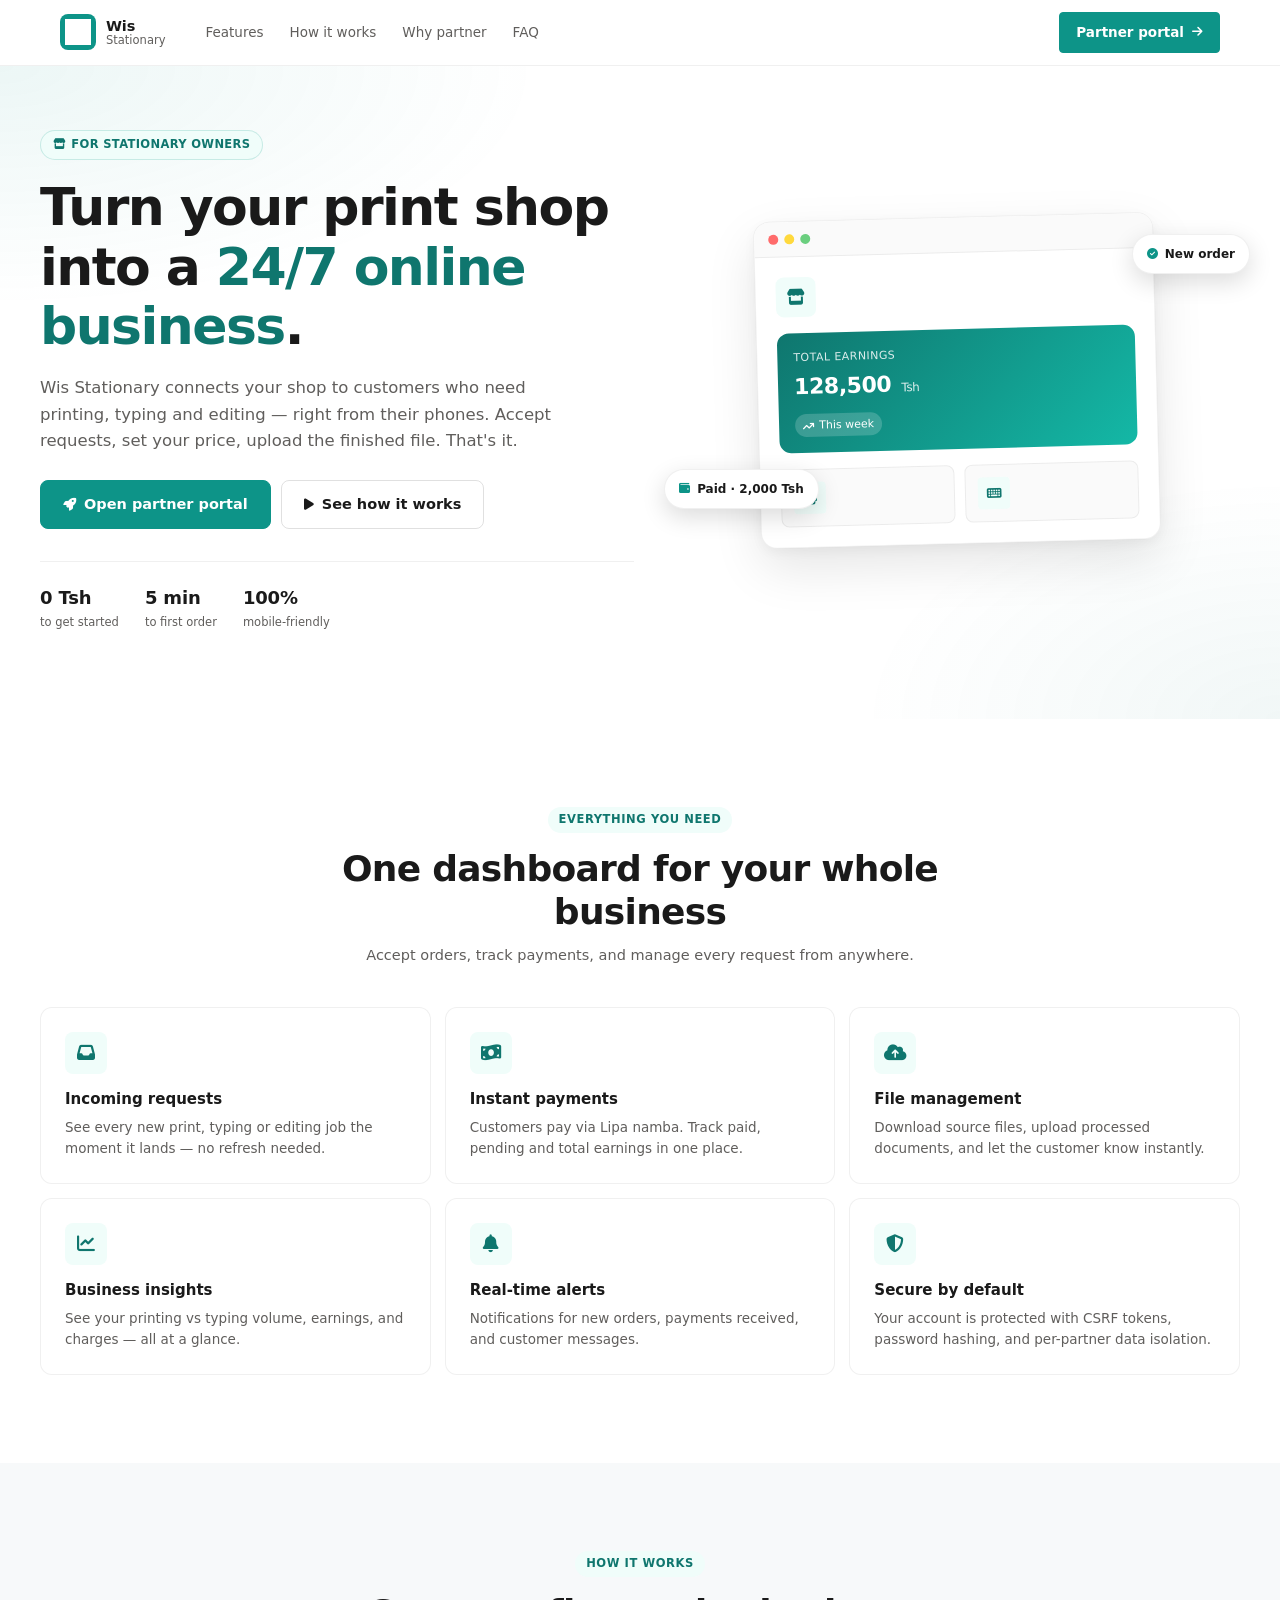
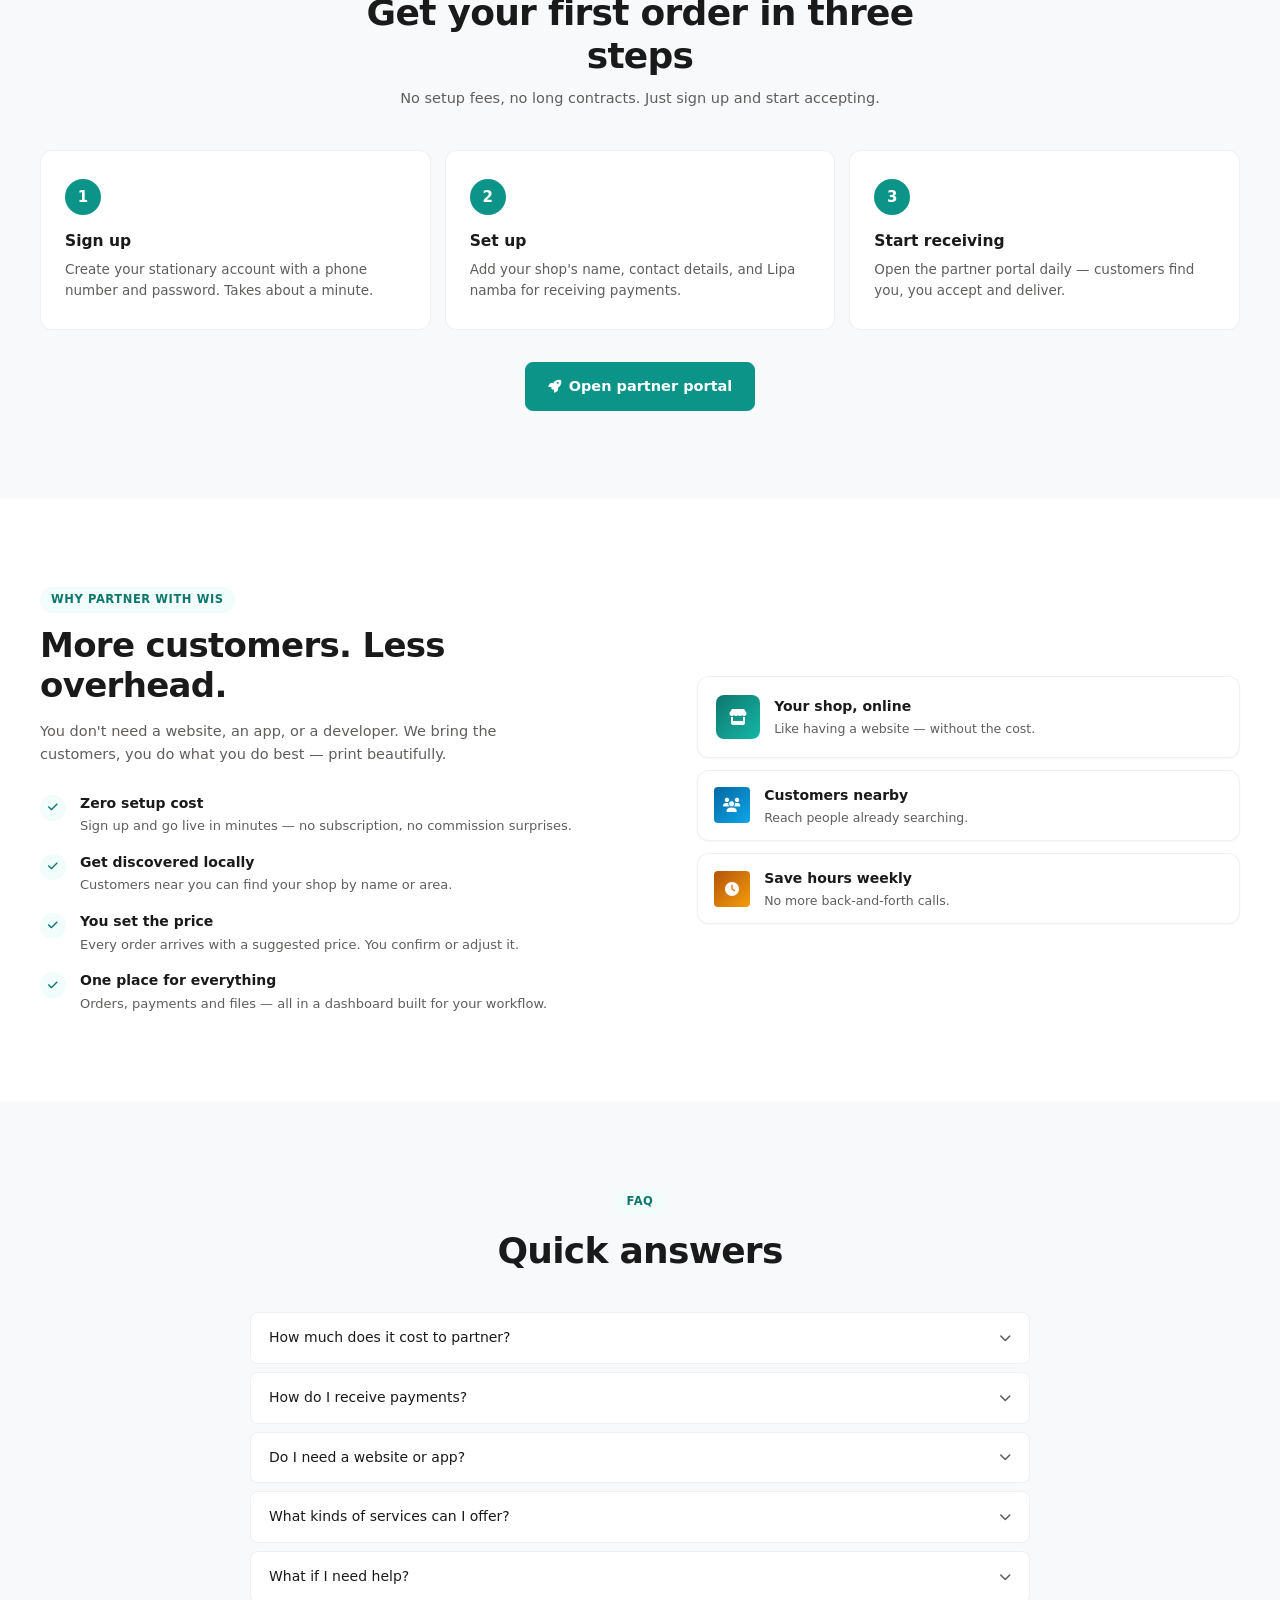
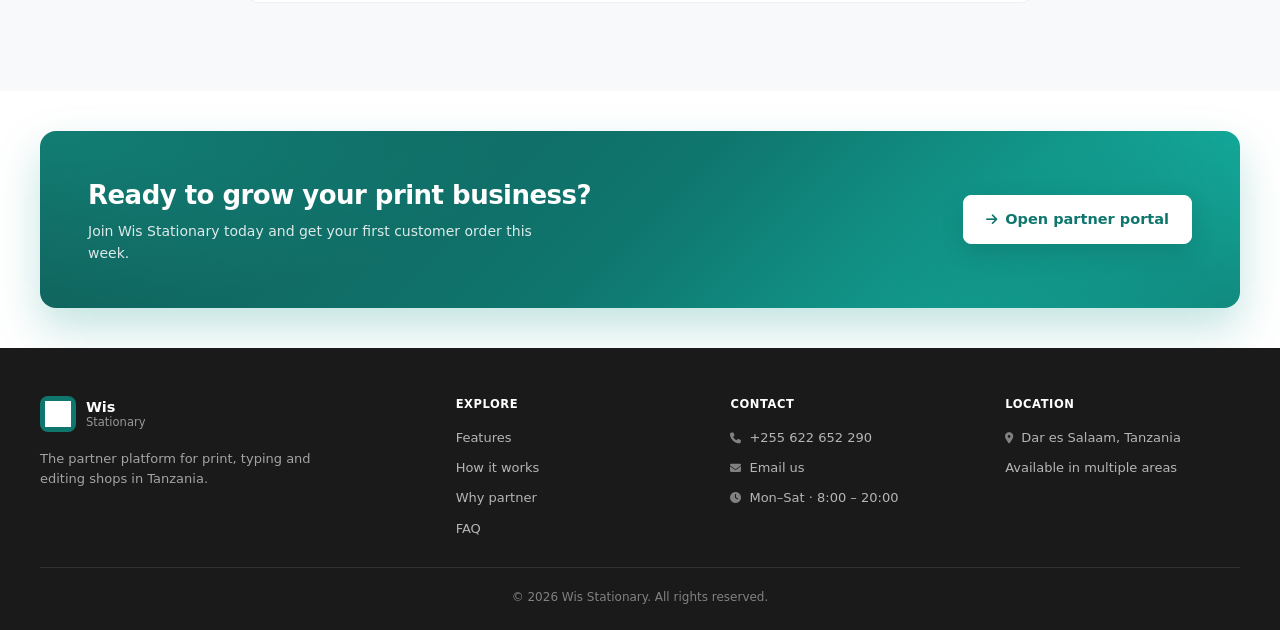
==== index.html @ f2f789c0 "Initialize homelibrary services project Co-authored-by: Copilot <223556219+Copilot@users.noreply.git" ====
<!DOCTYPE html>
<html lang="en">

<head>
    <meta charset="UTF-8">
    <meta name="viewport" content="width=device-width, initial-scale=1.0, viewport-fit=cover">
    <title>Wis Stationary | Grow your print business</title>

    <link rel="stylesheet" href="https://cdnjs.cloudflare.com/ajax/libs/font-awesome/6.4.0/css/all.min.css">
    <link rel="stylesheet" href="style.css">
    <link rel="shortcut icon" href="stationary1.png" type="image/x-icon">
</head>

<body>

    <!-- ================= NAV ================= -->
    <header class="nav">
        <div class="nav-inner">
            <a class="brand" href="#top">
                <span class="brand-mark">
                    <img src="stationary1.png" alt="Wis Stationary">
                </span>
                <span class="brand-text">
                    <strong>Wis</strong>
                    <span>Stationary</span>
                </span>
            </a>

            <nav class="nav-links">
                <a href="#features">Features</a>
                <a href="#how">How it works</a>
                <a href="#benefits">Why partner</a>
                <a href="#faq">FAQ</a>
            </nav>

            <div class="nav-actions">
                <a href="https://wis-stationary.onrender.com/stationary/" class="btn btn-primary">
                    Partner portal <i class="fas fa-arrow-right"></i>
                </a>
            </div>
        </div>
    </header>

    <!-- ================= HERO ================= -->
    <section class="hero" id="top">
        <div class="hero-inner">
            <div class="hero-copy">
                <span class="hero-pill">
                    <i class="fas fa-store"></i> For stationary owners
                </span>

                <h1>Turn your print shop into a <span class="accent">24/7 online business</span>.</h1>

                <p>
                    Wis Stationary connects your shop to customers who need printing,
                    typing and editing — right from their phones. Accept requests,
                    set your price, upload the finished file. That's it.
                </p>

                <div class="hero-actions">
                    <a href="https://wis-stationary.onrender.com/stationary/"
                        class="btn btn-primary btn-lg">
                        <i class="fas fa-rocket"></i> Open partner portal
                    </a>
                    <a href="#how" class="btn btn-ghost btn-lg">
                        <i class="fas fa-play"></i> See how it works
                    </a>
                </div>

                <div class="hero-stats">
                    <div><b>0 Tsh</b><span>to get started</span></div>
                    <div><b>5 min</b><span>to first order</span></div>
                    <div><b>100%</b><span>mobile-friendly</span></div>
                </div>
            </div>

            <!-- Hero visual: a mock partner dashboard -->
            <div class="hero-visual" aria-hidden="true">
                <div class="mock-window">
                    <div class="mock-bar">
                        <span></span><span></span><span></span>
                    </div>

                    <div class="mock-body">
                        <div class="mock-head">
                            <div class="mock-avatar"><i class="fas fa-store"></i></div>
                            <div>
                                <div class="mock-line w-60"></div>
                                <div class="mock-line w-40 muted"></div>
                            </div>
                        </div>

                        <div class="mock-hero">
                            <div class="mock-hero-label">Total earnings</div>
                            <div class="mock-hero-value">128,500 <small>Tsh</small></div>
                            <div class="mock-hero-chip">
                                <i class="fas fa-arrow-trend-up"></i> This week
                            </div>
                        </div>

                        <div class="mock-stats">
                            <div class="mock-stat">
                                <span class="mock-stat-icon"><i class="fas fa-print"></i></span>
                                <div>
                                    <div class="mock-line w-60"></div>
                                    <div class="mock-line w-40 muted"></div>
                                </div>
                            </div>
                            <div class="mock-stat">
                                <span class="mock-stat-icon"><i class="fas fa-keyboard"></i></span>
                                <div>
                                    <div class="mock-line w-60"></div>
                                    <div class="mock-line w-40 muted"></div>
                                </div>
                            </div>
                        </div>
                    </div>
                </div>

                <div class="float-pill float-1">
                    <i class="fas fa-circle-check"></i> New order
                </div>
                <div class="float-pill float-2">
                    <i class="fas fa-wallet"></i> Paid · 2,000 Tsh
                </div>
            </div>
        </div>
    </section>

    <!-- ================= FEATURES ================= -->
    <section class="section" id="features">
        <div class="section-wrap">
            <header class="section-head">
                <span class="eyebrow">Everything you need</span>
                <h2>One dashboard for your whole business</h2>
                <p>Accept orders, track payments, and manage every request from anywhere.</p>
            </header>

            <div class="feature-grid">
                <div class="feature-card">
                    <span class="feature-icon"><i class="fas fa-inbox"></i></span>
                    <h3>Incoming requests</h3>
                    <p>See every new print, typing or editing job the moment it lands — no refresh needed.</p>
                </div>

                <div class="feature-card">
                    <span class="feature-icon"><i class="fas fa-money-bill-wave"></i></span>
                    <h3>Instant payments</h3>
                    <p>Customers pay via Lipa namba. Track paid, pending and total earnings in one place.</p>
                </div>

                <div class="feature-card">
                    <span class="feature-icon"><i class="fas fa-cloud-arrow-up"></i></span>
                    <h3>File management</h3>
                    <p>Download source files, upload processed documents, and let the customer know instantly.</p>
                </div>

                <div class="feature-card">
                    <span class="feature-icon"><i class="fas fa-chart-line"></i></span>
                    <h3>Business insights</h3>
                    <p>See your printing vs typing volume, earnings, and charges — all at a glance.</p>
                </div>

                <div class="feature-card">
                    <span class="feature-icon"><i class="fas fa-bell"></i></span>
                    <h3>Real-time alerts</h3>
                    <p>Notifications for new orders, payments received, and customer messages.</p>
                </div>

                <div class="feature-card">
                    <span class="feature-icon"><i class="fas fa-shield-halved"></i></span>
                    <h3>Secure by default</h3>
                    <p>Your account is protected with CSRF tokens, password hashing, and per-partner data isolation.</p>
                </div>
            </div>
        </div>
    </section>

    <!-- ================= HOW IT WORKS ================= -->
    <section class="section section-alt" id="how">
        <div class="section-wrap">
            <header class="section-head">
                <span class="eyebrow">How it works</span>
                <h2>Get your first order in three steps</h2>
                <p>No setup fees, no long contracts. Just sign up and start accepting.</p>
            </header>

            <div class="steps-grid">
                <div class="step-card">
                    <span class="step-num">1</span>
                    <h3>Sign up</h3>
                    <p>Create your stationary account with a phone number and password. Takes about a minute.</p>
                </div>

                <div class="step-card">
                    <span class="step-num">2</span>
                    <h3>Set up</h3>
                    <p>Add your shop's name, contact details, and Lipa namba for receiving payments.</p>
                </div>

                <div class="step-card">
                    <span class="step-num">3</span>
                    <h3>Start receiving</h3>
                    <p>Open the partner portal daily — customers find you, you accept and deliver.</p>
                </div>
            </div>

            <div class="how-cta">
                <a href="https://wis-stationary.onrender.com/stationary/"
                    class="btn btn-primary btn-lg">
                    <i class="fas fa-rocket"></i> Open partner portal
                </a>
            </div>
        </div>
    </section>

    <!-- ================= BENEFITS ================= -->
    <section class="section" id="benefits">
        <div class="section-wrap">
            <div class="benefits-layout">
                <div class="benefits-copy">
                    <span class="eyebrow">Why partner with Wis</span>
                    <h2>More customers. Less overhead.</h2>
                    <p>
                        You don't need a website, an app, or a developer.
                        We bring the customers, you do what you do best — print beautifully.
                    </p>

                    <ul class="benefit-list">
                        <li>
                            <span class="benefit-check"><i class="fas fa-check"></i></span>
                            <div>
                                <strong>Zero setup cost</strong>
                                <p>Sign up and go live in minutes — no subscription, no commission surprises.</p>
                            </div>
                        </li>
                        <li>
                            <span class="benefit-check"><i class="fas fa-check"></i></span>
                            <div>
                                <strong>Get discovered locally</strong>
                                <p>Customers near you can find your shop by name or area.</p>
                            </div>
                        </li>
                        <li>
                            <span class="benefit-check"><i class="fas fa-check"></i></span>
                            <div>
                                <strong>You set the price</strong>
                                <p>Every order arrives with a suggested price. You confirm or adjust it.</p>
                            </div>
                        </li>
                        <li>
                            <span class="benefit-check"><i class="fas fa-check"></i></span>
                            <div>
                                <strong>One place for everything</strong>
                                <p>Orders, payments and files — all in a dashboard built for your workflow.</p>
                            </div>
                        </li>
                    </ul>
                </div>

                <div class="benefits-visual">
                    <div class="benefit-card">
                        <div class="benefit-avatar"><i class="fas fa-store"></i></div>
                        <div>
                            <div class="benefit-name">Your shop, online</div>
                            <div class="benefit-meta">Like having a website — without the cost.</div>
                        </div>
                    </div>

                    <div class="benefit-card small">
                        <div class="benefit-avatar alt"><i class="fas fa-users"></i></div>
                        <div>
                            <div class="benefit-name">Customers nearby</div>
                            <div class="benefit-meta">Reach people already searching.</div>
                        </div>
                    </div>

                    <div class="benefit-card small">
                        <div class="benefit-avatar alt2"><i class="fas fa-clock"></i></div>
                        <div>
                            <div class="benefit-name">Save hours weekly</div>
                            <div class="benefit-meta">No more back-and-forth calls.</div>
                        </div>
                    </div>
                </div>
            </div>
        </div>
    </section>

    <!-- ================= FAQ ================= -->
    <section class="section section-alt" id="faq">
        <div class="section-wrap">
            <header class="section-head">
                <span class="eyebrow">FAQ</span>
                <h2>Quick answers</h2>
            </header>

            <div class="faq-list">
                <details class="faq-item">
                    <summary>
                        <span>How much does it cost to partner?</span>
                        <i class="fas fa-chevron-down"></i>
                    </summary>
                    <div class="faq-body">
                        <p>Nothing up front. Wis Stationary is free to join — you only pay the small
                            platform charge on completed orders, shown clearly in your earnings summary.</p>
                    </div>
                </details>

                <details class="faq-item">
                    <summary>
                        <span>How do I receive payments?</span>
                        <i class="fas fa-chevron-down"></i>
                    </summary>
                    <div class="faq-body">
                        <p>You add your <b>Lipa namba</b> during setup. Customers pay directly to that
                            number through their mobile money app, and you confirm the payment in the portal.</p>
                    </div>
                </details>

                <details class="faq-item">
                    <summary>
                        <span>Do I need a website or app?</span>
                        <i class="fas fa-chevron-down"></i>
                    </summary>
                    <div class="faq-body">
                        <p>No. Everything runs through the partner portal — the same login you'll use
                            after clicking "Open partner portal". Works on any phone or computer.</p>
                    </div>
                </details>

                <details class="faq-item">
                    <summary>
                        <span>What kinds of services can I offer?</span>
                        <i class="fas fa-chevron-down"></i>
                    </summary>
                    <div class="faq-body">
                        <p>Printing, typing, editing, reports writing, and research writing. You can
                            enable or disable each service from your partner account.</p>
                    </div>
                </details>

                <details class="faq-item">
                    <summary>
                        <span>What if I need help?</span>
                        <i class="fas fa-chevron-down"></i>
                    </summary>
                    <div class="faq-body">
                        <p>Reach the Wis team at <b>+255 622 652 290</b> or email
                            <b>kareemrajabu1234@gmail.com</b>. We're happy to walk you through setup.</p>
                    </div>
                </details>
            </div>
        </div>
    </section>

    <!-- ================= FINAL CTA ================= -->
    <section class="cta">
        <div class="cta-inner">
            <div>
                <h2>Ready to grow your print business?</h2>
                <p>Join Wis Stationary today and get your first customer order this week.</p>
            </div>
            <a href="https://wis-stationary.onrender.com/stationary/"
                class="btn btn-accent btn-lg">
                <i class="fas fa-arrow-right"></i> Open partner portal
            </a>
        </div>
    </section>

    <!-- ================= FOOTER ================= -->
    <footer class="footer">
        <div class="footer-inner">
            <div class="footer-brand">
                <a class="brand" href="#top">
                    <span class="brand-mark">
                        <img src="stationary1.png" alt="Wis Stationary">
                    </span>
                    <span class="brand-text">
                        <strong>Wis</strong>
                        <span>Stationary</span>
                    </span>
                </a>
                <p>The partner platform for print, typing and editing shops in Tanzania.</p>
            </div>

            <div class="footer-col">
                <h4>Explore</h4>
                <a href="#features">Features</a>
                <a href="#how">How it works</a>
                <a href="#benefits">Why partner</a>
                <a href="#faq">FAQ</a>
            </div>

            <div class="footer-col">
                <h4>Contact</h4>
                <a href="tel:+255622652290"><i class="fas fa-phone"></i> +255 622 652 290</a>
                <a href="mailto:kareemrajabu1234@gmail.com"><i class="fas fa-envelope"></i> Email us</a>
                <span><i class="fas fa-clock"></i> Mon–Sat · 8:00 – 20:00</span>
            </div>

            <div class="footer-col">
                <h4>Location</h4>
                <span><i class="fas fa-location-dot"></i> Dar es Salaam, Tanzania</span>
                <span>Available in multiple areas</span>
            </div>
        </div>

        <div class="footer-bottom">
            © 2026 Wis Stationary. All rights reserved.
        </div>
    </footer>

</body>

</html>
---- style.css ----
/* ============================================================
   WIS STATIONARY — PARTNER LANDING PAGE
   Fluent / Microsoft Store inspired.
   Self-contained (no dependency on any other CSS file).
   ============================================================ */

/* ---------- Reset & tokens ---------- */
*,
*::before,
*::after {
    box-sizing: border-box;
}

:root {
    --primary: #0d9488;
    --primary-700: #0f766e;
    --primary-800: #115e59;
    --primary-500: #14b8a6;
    --primary-soft: #f0fdfa;

    --bg: #ffffff;
    --bg-alt: #f7f9fa;
    --card: #ffffff;
    --text: #1a1a1a;
    --muted: #605e5c;
    --border: rgba(0, 0, 0, 0.06);
    --border-strong: rgba(0, 0, 0, 0.12);

    --radius-sm: 4px;
    --radius: 8px;
    --radius-lg: 12px;
    --radius-xl: 16px;

    --shadow-sm: 0 1px 2px rgba(0, 0, 0, 0.04);
    --shadow: 0 2px 8px rgba(0, 0, 0, 0.06);
    --shadow-lg: 0 8px 24px rgba(0, 0, 0, 0.14);

    --ease: cubic-bezier(0.22, 1, 0.36, 1);
}

html {
    scroll-behavior: smooth;
}

body {
    margin: 0;
    background: var(--bg);
    color: var(--text);
    font-family: "Segoe UI Variable", "Segoe UI", system-ui, -apple-system,
        BlinkMacSystemFont, "Inter", "Trebuchet MS", sans-serif;
    font-size: 15px;
    line-height: 1.55;
    -webkit-font-smoothing: antialiased;
    -moz-osx-font-smoothing: grayscale;
}

a {
    color: inherit;
    text-decoration: none;
}

img {
    max-width: 100%;
    display: block;
}

button {
    font: inherit;
}

/* ============================================================
   NAV
============================================================ */
.nav {
    position: sticky;
    top: 0;
    z-index: 90;
    background: rgba(255, 255, 255, 0.82);
    backdrop-filter: blur(20px) saturate(180%);
    -webkit-backdrop-filter: blur(20px) saturate(180%);
    border-bottom: 1px solid var(--border);
}

.nav-inner {
    max-width: 1200px;
    margin: 0 auto;
    padding: 12px 20px;
    display: flex;
    align-items: center;
    gap: 20px;
}

.brand {
    display: inline-flex;
    align-items: center;
    gap: 10px;
    flex-shrink: 0;
}

.brand-mark {
    width: 36px;
    height: 36px;
    display: grid;
    place-items: center;
    border-radius: var(--radius);
    background: var(--primary);
    overflow: hidden;
    padding: 5px;
    flex-shrink: 0;
}

.brand-mark img {
    width: 100%;
    height: 100%;
    object-fit: contain;
    filter: brightness(0) invert(1);
}

.brand-text {
    display: flex;
    flex-direction: column;
    line-height: 1.15;
}

.brand-text strong {
    font-size: 14.5px;
    font-weight: 600;
    color: var(--text);
    letter-spacing: -0.01em;
}

.brand-text span {
    font-size: 11.5px;
    font-weight: 500;
    color: var(--muted);
}

.nav-links {
    display: none;
    gap: 26px;
    margin-left: 20px;
}

.nav-links a {
    color: var(--muted);
    font-size: 13.5px;
    font-weight: 500;
    transition: color 0.15s var(--ease);
}

.nav-links a:hover {
    color: var(--text);
}

.nav-actions {
    margin-left: auto;
    display: flex;
    align-items: center;
    gap: 10px;
}

/* ============================================================
   BUTTONS
============================================================ */
.btn {
    display: inline-flex;
    align-items: center;
    justify-content: center;
    gap: 8px;
    padding: 9px 16px;
    border-radius: var(--radius-sm);
    border: 1px solid transparent;
    font: inherit;
    font-size: 13.5px;
    font-weight: 600;
    cursor: pointer;
    transition: background 0.15s var(--ease), border-color 0.15s var(--ease),
        color 0.15s var(--ease), transform 0.15s var(--ease),
        box-shadow 0.15s var(--ease);
    white-space: nowrap;
}

.btn i {
    font-size: 12px;
}

.btn:active {
    transform: translateY(1px);
}

.btn-primary {
    background: var(--primary);
    color: #fff;
    border-color: var(--primary);
}

.btn-primary:hover {
    background: var(--primary-700);
    border-color: var(--primary-700);
}

.btn-ghost {
    background: transparent;
    color: var(--text);
    border-color: var(--border-strong);
}

.btn-ghost:hover {
    background: rgba(0, 0, 0, 0.04);
}

.btn-accent {
    background: #fff;
    color: var(--primary-700);
    border-color: #fff;
    box-shadow: 0 8px 24px rgba(0, 0, 0, 0.12);
}

.btn-accent:hover {
    background: #f7fffd;
    transform: translateY(-1px);
    box-shadow: 0 12px 28px rgba(0, 0, 0, 0.16);
}

.btn-lg {
    padding: 12px 22px;
    font-size: 14.5px;
    border-radius: var(--radius);
}

.btn-lg i {
    font-size: 13px;
}

/* ============================================================
   HERO
============================================================ */
.hero {
    padding: 48px 20px 64px;
    background:
        radial-gradient(900px 400px at 0% 0%, rgba(13, 148, 136, 0.08), transparent 60%),
        radial-gradient(700px 400px at 100% 100%, rgba(15, 118, 110, 0.06), transparent 60%),
        var(--bg);
    overflow: hidden;
}

.hero-inner {
    max-width: 1200px;
    margin: 0 auto;
    display: grid;
    grid-template-columns: 1fr;
    gap: 48px;
    align-items: center;
}

.hero-pill {
    display: inline-flex;
    align-items: center;
    gap: 6px;
    padding: 5px 12px;
    border-radius: 999px;
    background: var(--primary-soft);
    color: var(--primary-700);
    border: 1px solid rgba(13, 148, 136, 0.18);
    font-size: 11.5px;
    font-weight: 600;
    letter-spacing: 0.03em;
    text-transform: uppercase;
    margin-bottom: 18px;
}

.hero-pill i {
    font-size: 11px;
}

.hero-copy h1 {
    margin: 0 0 18px;
    font-size: 34px;
    font-weight: 600;
    line-height: 1.15;
    letter-spacing: -0.03em;
    color: var(--text);
}

.hero-copy h1 .accent {
    color: var(--primary-700);
}

.hero-copy > p {
    margin: 0 0 26px;
    font-size: 15px;
    color: var(--muted);
    line-height: 1.6;
    max-width: 52ch;
}

.hero-actions {
    display: flex;
    flex-wrap: wrap;
    gap: 10px;
    margin-bottom: 32px;
}

.hero-stats {
    display: flex;
    flex-wrap: wrap;
    gap: 26px;
    padding-top: 22px;
    border-top: 1px solid var(--border);
}

.hero-stats > div {
    display: flex;
    flex-direction: column;
    gap: 2px;
}

.hero-stats b {
    font-size: 18px;
    font-weight: 600;
    color: var(--text);
    letter-spacing: -0.01em;
}

.hero-stats span {
    font-size: 11.5px;
    color: var(--muted);
    font-weight: 500;
}

/* ============================================================
   HERO VISUAL — Mock dashboard
============================================================ */
.hero-visual {
    position: relative;
    display: none;
    justify-content: center;
    align-items: center;
    padding: 20px;
}

.mock-window {
    width: 100%;
    max-width: 400px;
    background: var(--card);
    border: 1px solid var(--border);
    border-radius: var(--radius-xl);
    box-shadow: 0 20px 50px rgba(0, 0, 0, 0.1),
        0 4px 12px rgba(0, 0, 0, 0.04);
    overflow: hidden;
    transform: rotate(-1.5deg);
    transition: transform 0.6s var(--ease);
}

.mock-window:hover {
    transform: rotate(0deg);
}

.mock-bar {
    display: flex;
    gap: 6px;
    padding: 12px 14px;
    border-bottom: 1px solid var(--border);
    background: #fafafa;
}

.mock-bar span {
    width: 10px;
    height: 10px;
    border-radius: 50%;
    background: #e0e0e0;
}

.mock-bar span:nth-child(1) { background: #ff6b6b; }
.mock-bar span:nth-child(2) { background: #ffd93d; }
.mock-bar span:nth-child(3) { background: #6bcf7f; }

.mock-body {
    padding: 20px;
    display: flex;
    flex-direction: column;
    gap: 16px;
}

.mock-head {
    display: flex;
    align-items: center;
    gap: 10px;
}

.mock-avatar {
    width: 40px;
    height: 40px;
    border-radius: var(--radius);
    background: var(--primary-soft);
    color: var(--primary-700);
    display: grid;
    place-items: center;
    font-size: 16px;
}

.mock-line {
    height: 8px;
    border-radius: 4px;
    background: #e6e6e6;
    margin-bottom: 6px;
}

.mock-line.muted { opacity: 0.55; }
.mock-line.w-60 { width: 60%; }
.mock-line.w-40 { width: 40%; }

.mock-hero {
    padding: 16px;
    background: linear-gradient(135deg, var(--primary-700), var(--primary-500));
    color: #fff;
    border-radius: var(--radius-lg);
}

.mock-hero-label {
    font-size: 11px;
    font-weight: 500;
    opacity: 0.85;
    letter-spacing: 0.04em;
    text-transform: uppercase;
    margin-bottom: 4px;
}

.mock-hero-value {
    font-size: 22px;
    font-weight: 600;
    letter-spacing: -0.02em;
}

.mock-hero-value small {
    font-size: 12px;
    font-weight: 500;
    opacity: 0.85;
    margin-left: 3px;
}

.mock-hero-chip {
    display: inline-flex;
    align-items: center;
    gap: 5px;
    margin-top: 10px;
    padding: 3px 8px;
    border-radius: 999px;
    background: rgba(255, 255, 255, 0.18);
    font-size: 11px;
    font-weight: 500;
}

.mock-hero-chip i {
    font-size: 10px;
}

.mock-stats {
    display: grid;
    grid-template-columns: 1fr 1fr;
    gap: 10px;
}

.mock-stat {
    padding: 12px;
    background: #fafafa;
    border: 1px solid var(--border);
    border-radius: var(--radius);
    display: flex;
    align-items: center;
    gap: 10px;
}

.mock-stat-icon {
    width: 32px;
    height: 32px;
    border-radius: var(--radius-sm);
    background: var(--primary-soft);
    color: var(--primary-700);
    display: grid;
    place-items: center;
    font-size: 13px;
    flex-shrink: 0;
}

/* Floating pills */
.float-pill {
    position: absolute;
    padding: 10px 14px;
    border-radius: 999px;
    background: #fff;
    border: 1px solid var(--border);
    color: var(--text);
    font-size: 12px;
    font-weight: 600;
    box-shadow: var(--shadow-lg);
    display: inline-flex;
    align-items: center;
    gap: 7px;
    animation: floatY 5s ease-in-out infinite;
}

.float-pill i {
    font-size: 11px;
    color: var(--primary);
}

.float-pill.float-1 {
    top: 10%;
    right: -10px;
    animation-delay: 0s;
}

.float-pill.float-2 {
    bottom: 15%;
    left: -10px;
    animation-delay: 1.5s;
}

@keyframes floatY {
    0%, 100% { transform: translateY(0); }
    50% { transform: translateY(-8px); }
}

/* ============================================================
   SECTIONS
============================================================ */
.section {
    padding: 64px 20px;
    background: var(--bg);
}

.section-alt {
    background: var(--bg-alt);
}

.section-wrap {
    max-width: 1200px;
    margin: 0 auto;
}

.section-head {
    text-align: center;
    max-width: 640px;
    margin: 0 auto 40px;
}

.eyebrow {
    display: inline-block;
    padding: 4px 11px;
    border-radius: 999px;
    background: var(--primary-soft);
    color: var(--primary-700);
    font-size: 11.5px;
    font-weight: 600;
    letter-spacing: 0.05em;
    text-transform: uppercase;
    margin-bottom: 14px;
}

.section-head h2 {
    margin: 0 0 10px;
    font-size: 26px;
    font-weight: 600;
    letter-spacing: -0.02em;
    color: var(--text);
    line-height: 1.2;
}

.section-head p {
    margin: 0;
    font-size: 14.5px;
    color: var(--muted);
    line-height: 1.6;
}

/* ============================================================
   FEATURES
============================================================ */
.feature-grid {
    display: grid;
    grid-template-columns: 1fr;
    gap: 14px;
}

.feature-card {
    padding: 24px;
    background: var(--card);
    border: 1px solid var(--border);
    border-radius: var(--radius-lg);
    transition: border-color 0.2s var(--ease), box-shadow 0.2s var(--ease),
        transform 0.2s var(--ease);
}

.feature-card:hover {
    border-color: var(--border-strong);
    box-shadow: var(--shadow);
    transform: translateY(-2px);
}

.feature-icon {
    display: inline-grid;
    place-items: center;
    width: 42px;
    height: 42px;
    margin-bottom: 14px;
    border-radius: var(--radius);
    background: var(--primary-soft);
    color: var(--primary-700);
    font-size: 18px;
}

.feature-card h3 {
    margin: 0 0 6px;
    font-size: 15px;
    font-weight: 600;
    color: var(--text);
}

.feature-card p {
    margin: 0;
    font-size: 13.5px;
    color: var(--muted);
    line-height: 1.55;
}

/* ============================================================
   HOW IT WORKS
============================================================ */
.steps-grid {
    display: grid;
    grid-template-columns: 1fr;
    gap: 14px;
    margin-bottom: 32px;
}

.step-card {
    padding: 28px 24px;
    background: var(--card);
    border: 1px solid var(--border);
    border-radius: var(--radius-lg);
    transition: box-shadow 0.2s var(--ease), transform 0.2s var(--ease);
}

.step-card:hover {
    box-shadow: var(--shadow);
    transform: translateY(-2px);
}

.step-num {
    display: inline-grid;
    place-items: center;
    width: 36px;
    height: 36px;
    margin-bottom: 14px;
    border-radius: 50%;
    background: var(--primary);
    color: #fff;
    font-size: 15px;
    font-weight: 600;
}

.step-card h3 {
    margin: 0 0 6px;
    font-size: 15.5px;
    font-weight: 600;
    color: var(--text);
}

.step-card p {
    margin: 0;
    font-size: 13.5px;
    color: var(--muted);
    line-height: 1.55;
}

.how-cta {
    text-align: center;
}

/* ============================================================
   BENEFITS
============================================================ */
.benefits-layout {
    display: grid;
    grid-template-columns: 1fr;
    gap: 40px;
    align-items: center;
}

.benefits-copy .eyebrow {
    margin-bottom: 12px;
}

.benefits-copy h2 {
    margin: 0 0 14px;
    font-size: 26px;
    font-weight: 600;
    letter-spacing: -0.02em;
    color: var(--text);
    line-height: 1.2;
}

.benefits-copy > p {
    margin: 0 0 26px;
    font-size: 14.5px;
    color: var(--muted);
    line-height: 1.6;
    max-width: 52ch;
}

.benefit-list {
    list-style: none;
    padding: 0;
    margin: 0;
    display: flex;
    flex-direction: column;
    gap: 16px;
}

.benefit-list li {
    display: flex;
    gap: 14px;
    align-items: flex-start;
}

.benefit-check {
    width: 26px;
    height: 26px;
    border-radius: 50%;
    background: var(--primary-soft);
    color: var(--primary-700);
    display: grid;
    place-items: center;
    flex-shrink: 0;
    font-size: 11px;
    margin-top: 2px;
}

.benefit-list strong {
    display: block;
    font-size: 14px;
    font-weight: 600;
    color: var(--text);
    margin-bottom: 2px;
}

.benefit-list p {
    margin: 0;
    font-size: 13px;
    color: var(--muted);
    line-height: 1.5;
}

/* Benefits visual */
.benefits-visual {
    display: flex;
    flex-direction: column;
    gap: 12px;
}

.benefit-card {
    display: flex;
    align-items: center;
    gap: 14px;
    padding: 18px;
    background: var(--card);
    border: 1px solid var(--border);
    border-radius: var(--radius-lg);
    box-shadow: var(--shadow-sm);
    transition: box-shadow 0.2s var(--ease), transform 0.2s var(--ease);
}

.benefit-card:hover {
    box-shadow: var(--shadow);
    transform: translateY(-2px);
}

.benefit-card.small {
    padding: 14px 16px;
}

.benefit-avatar {
    width: 44px;
    height: 44px;
    border-radius: var(--radius);
    background: linear-gradient(135deg, var(--primary-700), var(--primary-500));
    color: #fff;
    display: grid;
    place-items: center;
    font-size: 16px;
    flex-shrink: 0;
}

.benefit-avatar.alt {
    background: linear-gradient(135deg, #0369a1, #0ea5e9);
}

.benefit-avatar.alt2 {
    background: linear-gradient(135deg, #b45309, #f59e0b);
}

.benefit-card.small .benefit-avatar {
    width: 36px;
    height: 36px;
    font-size: 14px;
    border-radius: var(--radius-sm);
}

.benefit-name {
    font-size: 14px;
    font-weight: 600;
    color: var(--text);
    margin-bottom: 2px;
}

.benefit-meta {
    font-size: 12.5px;
    color: var(--muted);
    line-height: 1.4;
}

/* ============================================================
   FAQ
============================================================ */
.faq-list {
    display: flex;
    flex-direction: column;
    gap: 8px;
    max-width: 780px;
    margin: 0 auto;
}

.faq-item {
    background: var(--card);
    border: 1px solid var(--border);
    border-radius: var(--radius);
    overflow: hidden;
    transition: border-color 0.15s var(--ease), box-shadow 0.15s var(--ease);
}

.faq-item[open] {
    border-color: var(--border-strong);
    box-shadow: var(--shadow-sm);
}

.faq-item summary {
    display: flex;
    align-items: center;
    justify-content: space-between;
    gap: 12px;
    padding: 14px 18px;
    cursor: pointer;
    list-style: none;
    font-size: 14px;
    font-weight: 500;
    color: var(--text);
    user-select: none;
}

.faq-item summary::-webkit-details-marker {
    display: none;
}

.faq-item summary:hover {
    background: rgba(0, 0, 0, 0.02);
}

.faq-item summary > span {
    flex: 1;
    min-width: 0;
}

.faq-item summary > i {
    color: var(--muted);
    font-size: 12px;
    transition: transform 0.2s var(--ease);
    flex-shrink: 0;
}

.faq-item[open] summary > i {
    transform: rotate(180deg);
}

.faq-body {
    padding: 0 18px 16px;
    border-top: 1px solid var(--border);
    animation: fadeDown 0.2s var(--ease);
}

.faq-body p {
    margin: 12px 0 0;
    font-size: 13.5px;
    color: var(--muted);
    line-height: 1.6;
}

.faq-body b {
    color: var(--text);
    font-weight: 600;
}

@keyframes fadeDown {
    from { opacity: 0; transform: translateY(-4px); }
    to   { opacity: 1; transform: translateY(0); }
}

/* ============================================================
   FINAL CTA
============================================================ */
.cta {
    padding: 40px 20px;
}

.cta-inner {
    max-width: 1200px;
    margin: 0 auto;
    padding: 32px;
    border-radius: var(--radius-xl);
    background:
        radial-gradient(800px 300px at 0% 0%, rgba(20, 184, 166, 0.35), transparent 60%),
        radial-gradient(600px 300px at 100% 100%, rgba(15, 118, 110, 0.7), transparent 60%),
        linear-gradient(135deg, var(--primary-800), var(--primary-700), var(--primary-500));
    color: #fff;
    display: flex;
    flex-wrap: wrap;
    align-items: center;
    justify-content: space-between;
    gap: 20px;
    box-shadow: 0 20px 44px rgba(13, 148, 136, 0.25);
}

.cta-inner h2 {
    margin: 0 0 6px;
    font-size: 22px;
    font-weight: 600;
    letter-spacing: -0.02em;
    color: #fff;
}

.cta-inner p {
    margin: 0;
    font-size: 14px;
    color: rgba(255, 255, 255, 0.85);
    max-width: 50ch;
}

/* ============================================================
   FOOTER
============================================================ */
.footer {
    background: #1a1a1a;
    color: rgba(255, 255, 255, 0.72);
    padding: 48px 20px 24px;
}

.footer-inner {
    max-width: 1200px;
    margin: 0 auto;
    display: grid;
    grid-template-columns: 1fr;
    gap: 32px;
    padding-bottom: 28px;
    border-bottom: 1px solid rgba(255, 255, 255, 0.1);
}

.footer-brand .brand-text strong {
    color: #fff;
}

.footer-brand .brand-text span {
    color: rgba(255, 255, 255, 0.55);
}

.footer-brand .brand-mark {
    background: var(--primary-700);
}

.footer-brand .brand-mark img {
    filter: brightness(0) invert(1);
}

.footer-brand p {
    margin: 14px 0 0;
    font-size: 13px;
    line-height: 1.6;
    color: rgba(255, 255, 255, 0.6);
    max-width: 34ch;
}

.footer-col {
    display: flex;
    flex-direction: column;
    gap: 10px;
}

.footer-col h4 {
    margin: 0 0 4px;
    font-size: 11.5px;
    font-weight: 600;
    color: #fff;
    text-transform: uppercase;
    letter-spacing: 0.05em;
}

.footer-col a,
.footer-col span {
    display: inline-flex;
    align-items: center;
    gap: 8px;
    font-size: 13px;
    color: rgba(255, 255, 255, 0.68);
    transition: color 0.15s var(--ease);
}

.footer-col a:hover {
    color: #fff;
}

.footer-col i {
    font-size: 11px;
    color: rgba(255, 255, 255, 0.45);
}

.footer-bottom {
    max-width: 1200px;
    margin: 0 auto;
    padding-top: 20px;
    text-align: center;
    font-size: 12px;
    color: rgba(255, 255, 255, 0.45);
}

/* ============================================================
   RESPONSIVE
============================================================ */
@media (min-width: 640px) {
    .feature-grid {
        grid-template-columns: repeat(2, 1fr);
    }

    .steps-grid {
        grid-template-columns: repeat(3, 1fr);
    }

    .footer-inner {
        grid-template-columns: 1.6fr 1fr 1fr 1fr;
        gap: 40px;
    }
}

@media (min-width: 768px) {
    .nav-links {
        display: flex;
    }

    .hero {
        padding: 64px 20px 88px;
    }

    .hero-inner {
        grid-template-columns: 1.05fr 1fr;
        gap: 40px;
    }

    .hero-visual {
        display: flex;
    }

    .hero-copy h1 {
        font-size: 44px;
    }

    .hero-copy > p {
        font-size: 16px;
    }

    .section {
        padding: 88px 20px;
    }

    .section-head h2 {
        font-size: 32px;
    }

    .benefits-layout {
        grid-template-columns: 1.1fr 1fr;
        gap: 60px;
    }

    .benefits-copy h2 {
        font-size: 30px;
    }

    .cta-inner {
        padding: 44px 48px;
    }

    .cta-inner h2 {
        font-size: 26px;
    }
}

@media (min-width: 1024px) {
    .feature-grid {
        grid-template-columns: repeat(3, 1fr);
    }

    .hero-copy h1 {
        font-size: 52px;
    }

    .hero-copy > p {
        font-size: 16.5px;
    }

    .section-head h2 {
        font-size: 36px;
    }

    .benefits-copy h2 {
        font-size: 34px;
    }
}

@media (prefers-reduced-motion: reduce) {
    *,
    *::before,
    *::after {
        animation-duration: 0.001ms !important;
        animation-iteration-count: 1 !important;
        transition-duration: 0.001ms !important;
        scroll-behavior: auto !important;
    }
}
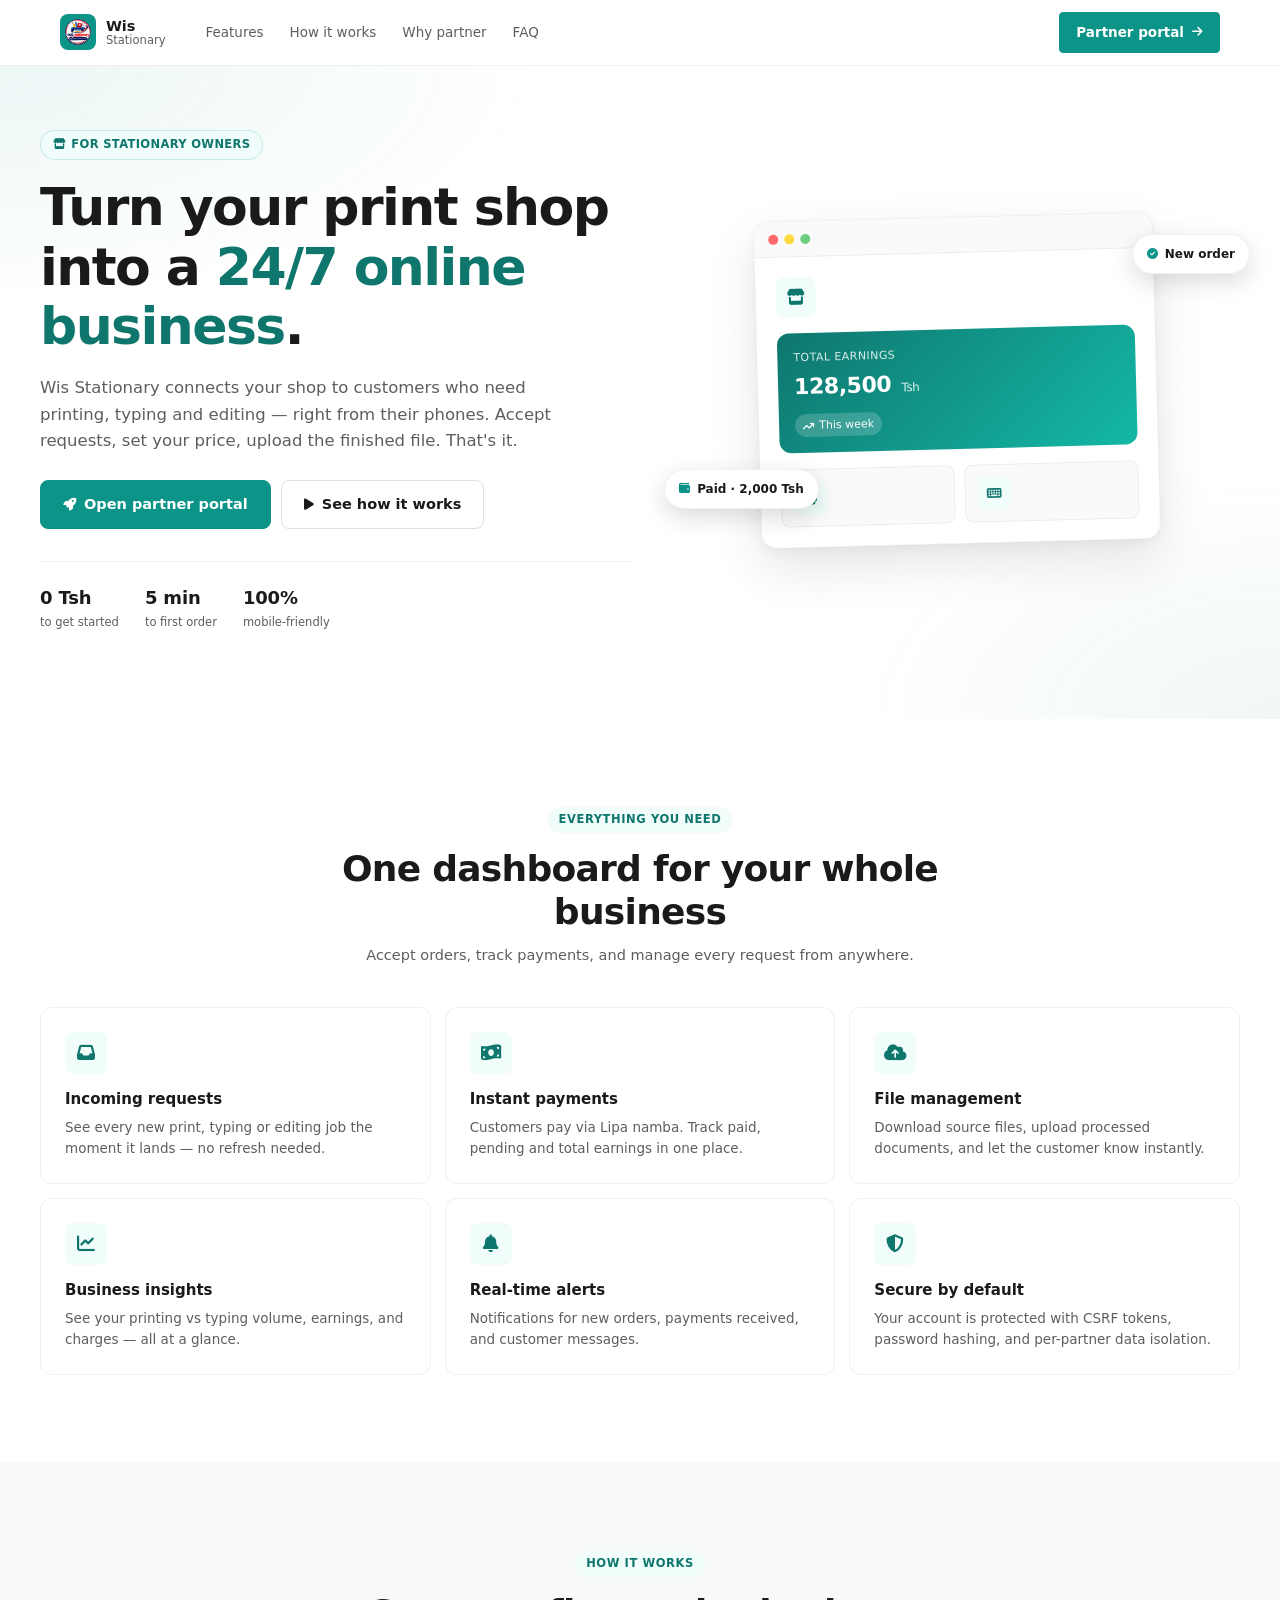
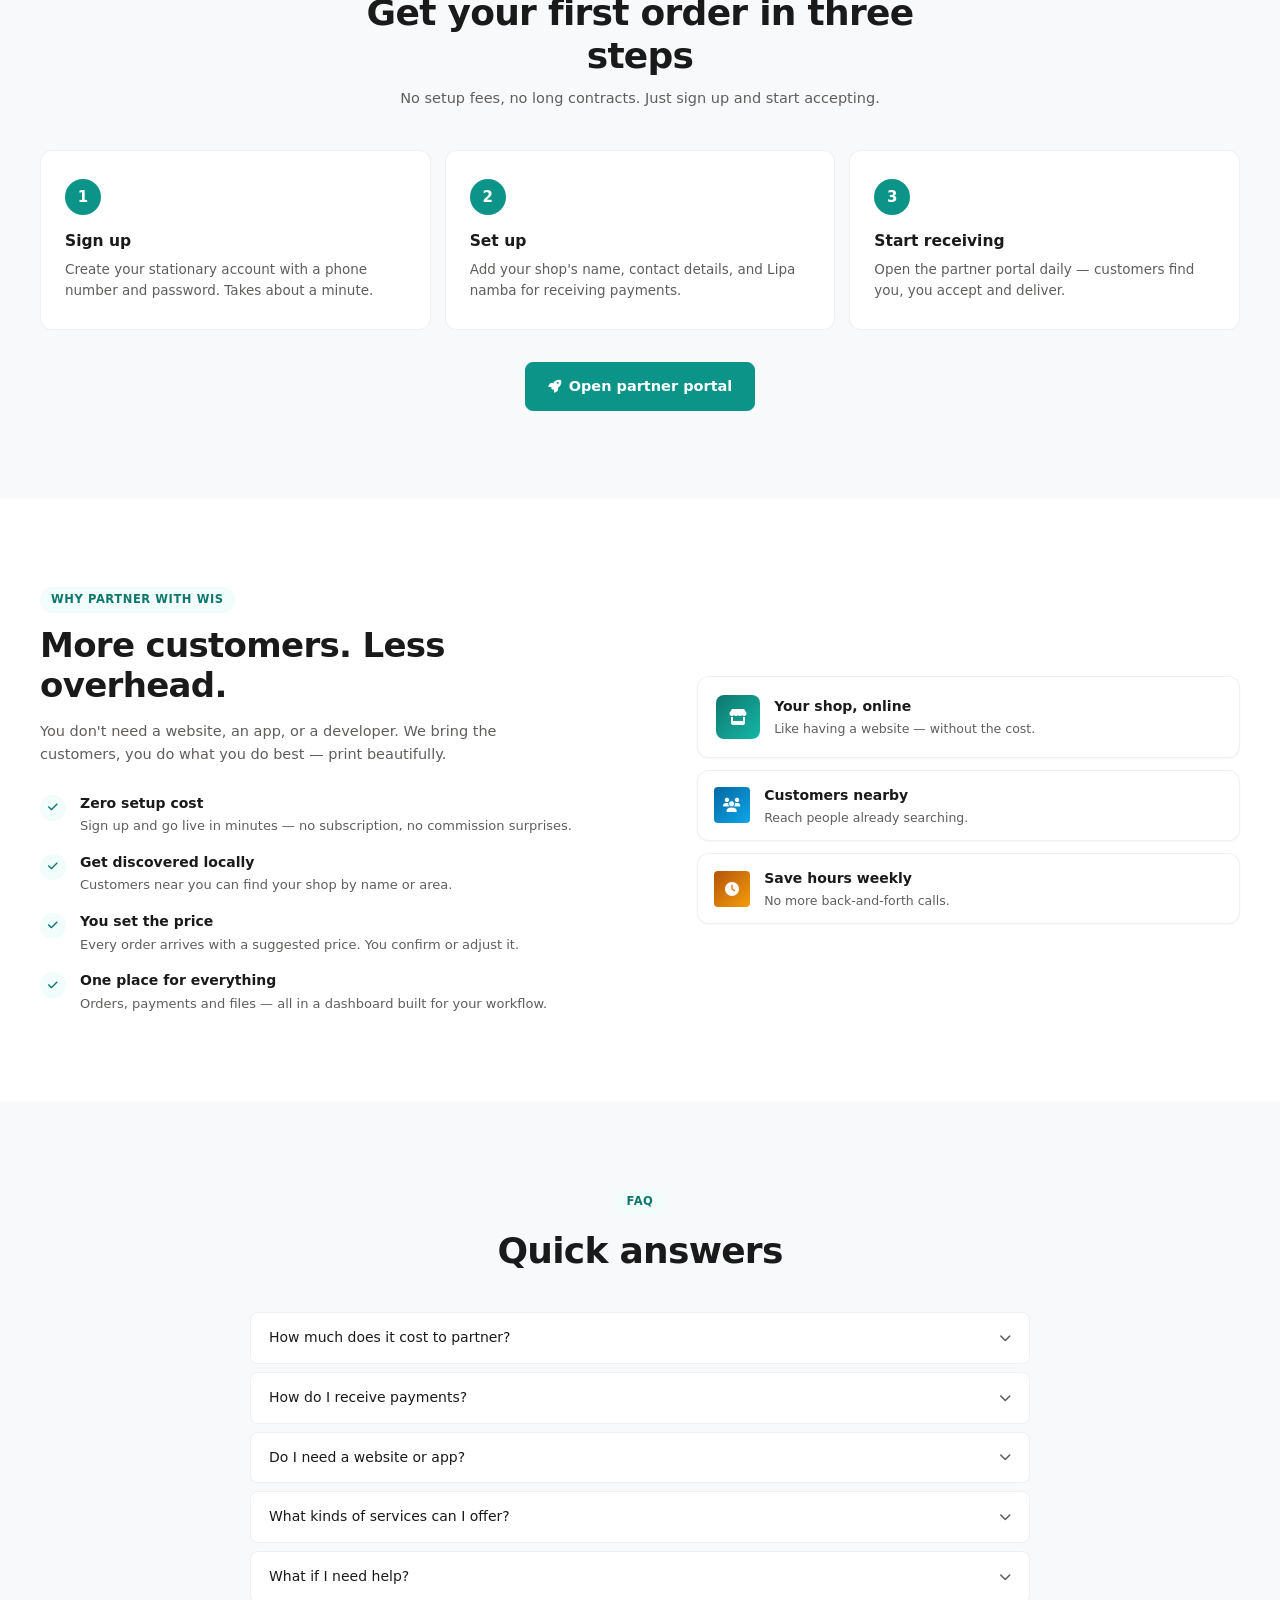
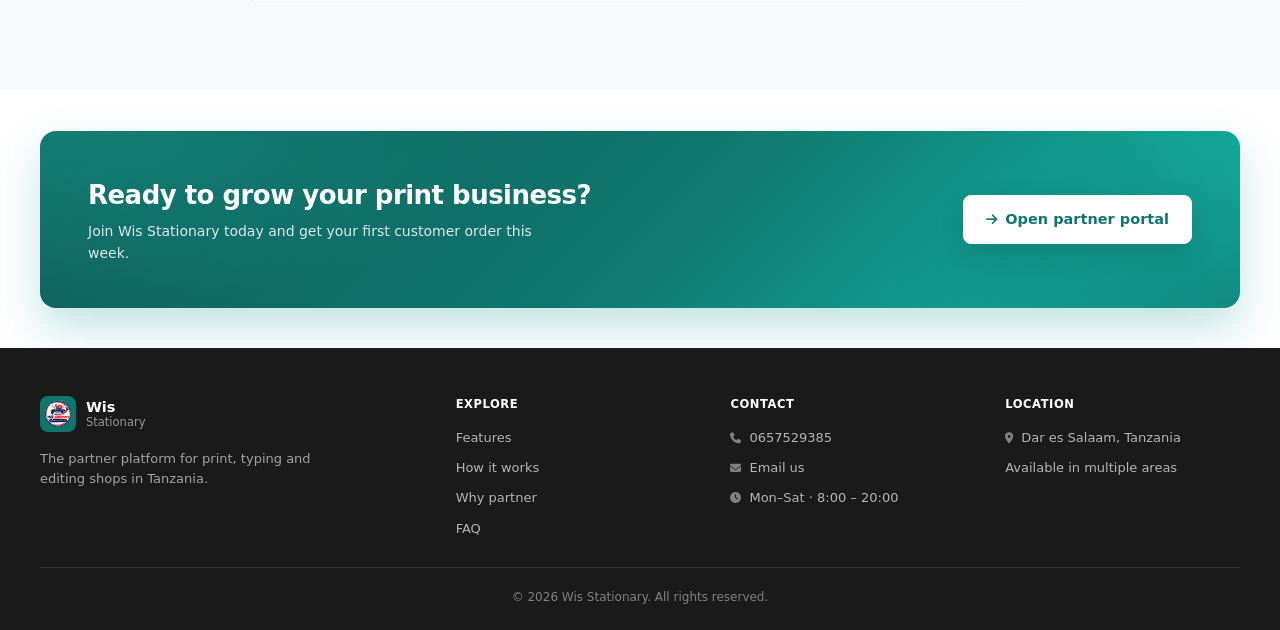
==== commit 32ce7b28: "Add SEO metadata and update contact details Co-authored-by: Copilot <223556219+Copilot@users.noreply" ====
--- a/index.html
+++ b/index.html
@@ -4,11 +4,70 @@
 <head>
     <meta charset="UTF-8">
     <meta name="viewport" content="width=device-width, initial-scale=1.0, viewport-fit=cover">
-    <title>Wis Stationary | Grow your print business</title>
+    <meta name="description"
+        content="Grow your stationery or print shop with Wis Stationary. Connect with customers in Tanzania, manage printing and typing orders, and reach more customers online.">
+    <meta name="robots" content="index, follow">
+    <meta name="theme-color" content="#0d9488">
+    <link rel="canonical" href="https://wis-partner.onrender.com/">
+    <title>Wis Stationary | Online Printing &amp; Stationery Partners in Tanzania</title>
+
+    <meta property="og:type" content="website">
+    <meta property="og:site_name" content="Wis Stationary">
+    <meta property="og:title" content="Wis Stationary | Grow Your Print Business">
+    <meta property="og:description"
+        content="Connect your stationery or print shop with customers in Tanzania. Manage printing, typing, and editing orders online.">
+    <meta property="og:url" content="https://wis-partner.onrender.com/">
+    <meta property="og:image" content="https://wis-partner.onrender.com/stationary1.png">
+    <meta property="og:image:alt" content="Wis Stationary — Print Fast. Avoid the Queue.">
+    <meta property="og:locale" content="en_TZ">
+    <meta name="twitter:card" content="summary_large_image">
+    <meta name="twitter:title" content="Wis Stationary | Grow Your Print Business">
+    <meta name="twitter:description"
+        content="Connect your stationery or print shop with customers in Tanzania. Manage printing, typing, and editing orders online.">
+    <meta name="twitter:image" content="https://wis-partner.onrender.com/stationary1.png">
 
     <link rel="stylesheet" href="https://cdnjs.cloudflare.com/ajax/libs/font-awesome/6.4.0/css/all.min.css">
     <link rel="stylesheet" href="style.css">
-    <link rel="shortcut icon" href="stationary1.png" type="image/x-icon">
+    <link rel="icon" href="/stationary1.png" type="image/png">
+
+    <script type="application/ld+json">
+        {
+            "@context": "https://schema.org",
+            "@graph": [
+                {
+                    "@type": "Organization",
+                    "@id": "https://wis-partner.onrender.com/#organization",
+                    "name": "Wis Stationary",
+                    "url": "https://wis-partner.onrender.com/",
+                    "logo": {
+                        "@type": "ImageObject",
+                        "url": "https://wis-partner.onrender.com/stationary1.png"
+                    },
+                    "description": "A platform connecting stationery and print shops with customers in Tanzania.",
+                    "email": "wisstationary@mail.com",
+                    "telephone": "0657529385",
+                    "contactPoint": {
+                        "@type": "ContactPoint",
+                        "telephone": "0657529385",
+                        "email": "wisstationary@mail.com",
+                        "contactType": "customer support"
+                    }
+                },
+                {
+                    "@type": "WebSite",
+                    "@id": "https://wis-partner.onrender.com/#website",
+                    "url": "https://wis-partner.onrender.com/",
+                    "name": "Wis Stationary",
+                    "inLanguage": "en-TZ",
+                    "publisher": {
+                        "@id": "https://wis-partner.onrender.com/#organization"
+                    }
+                }
+            ]
+        }
+    </script>
+
+    <meta name="google-site-verification" content="cBo6MO_R0NHmkbNtZ4TbAd5KcLYgqPdt0XB-BgMYi1o" />
 </head>
 
 <body>
@@ -54,7 +113,7 @@
                 <p>
                     Wis Stationary connects your shop to customers who need printing,
                     typing and editing — right from their phones. Accept requests,
-                    set your price, upload the finished file. That's it.
+                 set your price, upload the finished file. That's it.
                 </p>
 
                 <div class="hero-actions">
@@ -346,8 +405,8 @@
                         <i class="fas fa-chevron-down"></i>
                     </summary>
                     <div class="faq-body">
-                        <p>Reach the Wis team at <b>+255 622 652 290</b> or email
-                            <b>kareemrajabu1234@gmail.com</b>. We're happy to walk you through setup.</p>
+                        <p>Reach the Wis team at <b>0657529385</b> or email
+                            <b>wisstationary@mail.com</b>. We're happy to walk you through setup.</p>
                     </div>
                 </details>
             </div>
@@ -394,8 +453,8 @@
 
             <div class="footer-col">
                 <h4>Contact</h4>
-                <a href="tel:+255622652290"><i class="fas fa-phone"></i> +255 622 652 290</a>
-                <a href="mailto:kareemrajabu1234@gmail.com"><i class="fas fa-envelope"></i> Email us</a>
+                <a href="tel:0657529385"><i class="fas fa-phone"></i> 0657529385</a>
+                <a href="mailto:wisstationary@mail.com"><i class="fas fa-envelope"></i> Email us</a>
                 <span><i class="fas fa-clock"></i> Mon–Sat · 8:00 – 20:00</span>
             </div>
 
--- a/style.css
+++ b/style.css
@@ -113,7 +113,7 @@
     width: 100%;
     height: 100%;
     object-fit: contain;
-    filter: brightness(0) invert(1);
+    border-radius: 50%;
 }
 
 .brand-text {
@@ -977,7 +977,7 @@
 }
 
 .footer-brand .brand-mark img {
-    filter: brightness(0) invert(1);
+    border-radius: 50%;
 }
 
 .footer-brand p {
